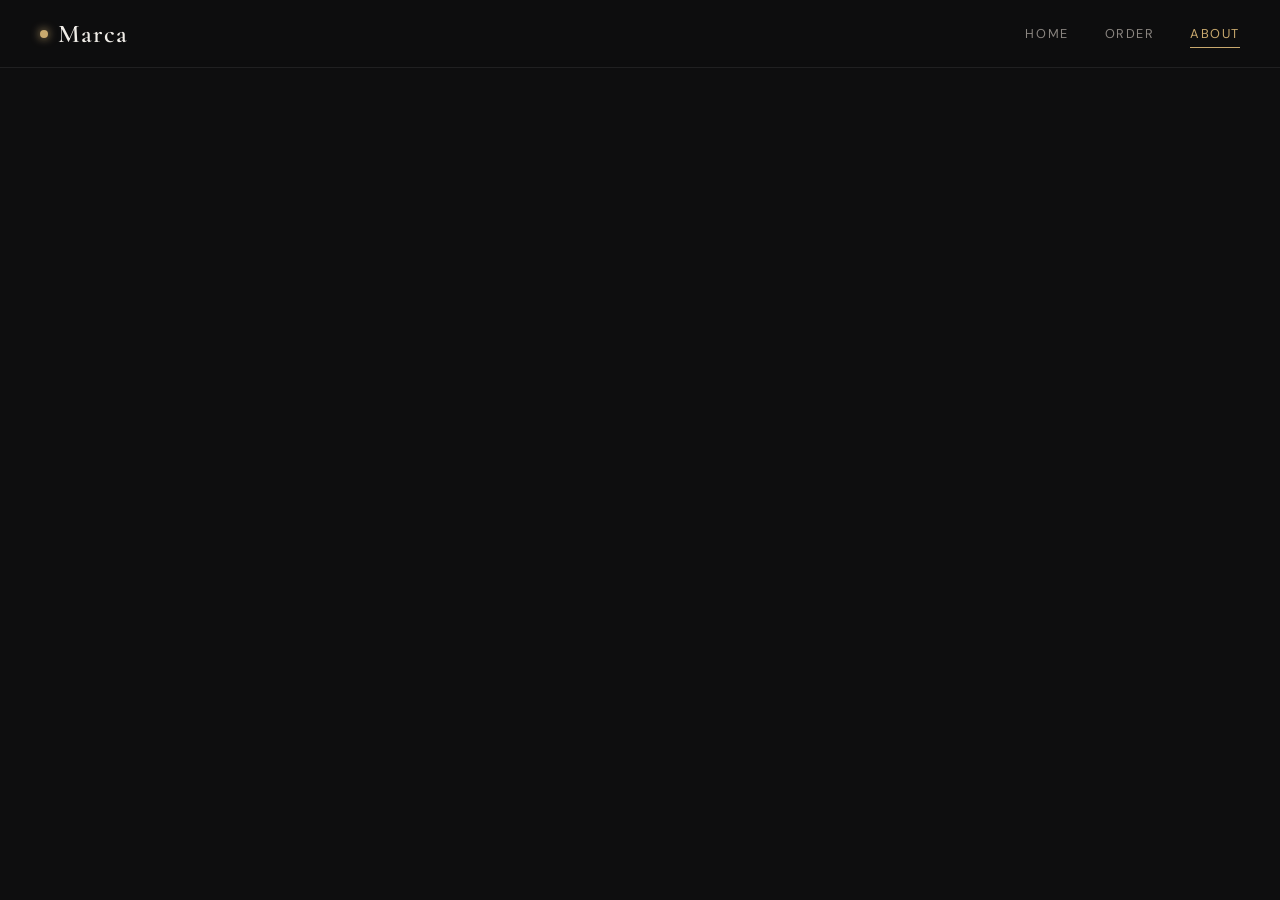
==== about.html @ 5d5d6695 "first commit" ====
<!DOCTYPE html>
<html lang="id">
<head>
  <meta charset="UTF-8" />
  <meta name="viewport" content="width=device-width, initial-scale=1.0" />
  <title>About — Marca</title>
  <link rel="preconnect" href="https://fonts.googleapis.com" />
  <link rel="preconnect" href="https://fonts.gstatic.com" crossorigin />
  <link href="https://fonts.googleapis.com/css2?family=Cormorant+Garamond:wght@400;600&family=DM+Sans:wght@300;400;500&display=swap" rel="stylesheet" />
  <link rel="stylesheet" href="style.css" />
</head>
<body>

  <!-- DESKTOP NAVBAR -->
  <header class="navbar-desktop">
    <div class="navbar-inner">
      <div class="navbar-brand">
        <span class="brand-dot"></span>
        <span class="brand-name">Marca</span>
      </div>
      <nav class="navbar-links">
        <a href="index.html" class="nav-link">Home</a>
        <a href="order.html" class="nav-link">Order</a>
        <a href="about.html" class="nav-link active">About</a>
      </nav>
    </div>
  </header>

  <!-- MOBILE NAVBAR -->
  <nav class="navbar-mobile">
    <div class="mobile-nav-inner">
      <a href="index.html" class="mobile-nav-item">
        <svg xmlns="http://www.w3.org/2000/svg" viewBox="0 0 24 24" fill="none" stroke="currentColor" stroke-width="2" stroke-linecap="round" stroke-linejoin="round">
          <path d="M3 9l9-7 9 7v11a2 2 0 0 1-2 2H5a2 2 0 0 1-2-2z"/>
          <polyline points="9 22 9 12 15 12 15 22"/>
        </svg>
        <span>Home</span>
      </a>
      <a href="order.html" class="mobile-nav-item">
        <svg xmlns="http://www.w3.org/2000/svg" viewBox="0 0 24 24" fill="none" stroke="currentColor" stroke-width="2" stroke-linecap="round" stroke-linejoin="round">
          <path d="M6 2L3 6v14a2 2 0 0 0 2 2h14a2 2 0 0 0 2-2V6l-3-4z"/>
          <line x1="3" y1="6" x2="21" y2="6"/>
          <path d="M16 10a4 4 0 0 1-8 0"/>
        </svg>
        <span>Order</span>
      </a>
      <a href="about.html" class="mobile-nav-item active">
        <svg xmlns="http://www.w3.org/2000/svg" viewBox="0 0 24 24" fill="none" stroke="currentColor" stroke-width="2" stroke-linecap="round" stroke-linejoin="round">
          <circle cx="12" cy="12" r="10"/>
          <line x1="12" y1="8" x2="12" y2="12"/>
          <line x1="12" y1="16" x2="12.01" y2="16"/>
        </svg>
        <span>About</span>
      </a>
    </div>
  </nav>

  <!-- PAGE CONTENT -->
  <main class="page-content">
    <!-- About content here -->
  </main>

  <script src="script.js"></script>
</body>
</html>
---- style.css ----
/* ==============================
   ROOT & RESET
   ============================== */
*, *::before, *::after {
  box-sizing: border-box;
  margin: 0;
  padding: 0;
}

:root {
  --bg: #0e0e0f;
  --surface: #1a1a1c;
  --surface-hover: #242426;
  --border: rgba(255, 255, 255, 0.08);
  --text-primary: #f0ede8;
  --text-muted: #8a8580;
  --accent: #c9a96e;
  --accent-dim: rgba(201, 169, 110, 0.15);
  --font-display: 'Cormorant Garamond', serif;
  --font-body: 'DM Sans', sans-serif;
  --radius-pill: 100px;
  --nav-height: 68px;
  --shadow-glow: 0 8px 40px rgba(0, 0, 0, 0.6), 0 0 0 1px rgba(255, 255, 255, 0.06);
}

html, body {
  background-color: var(--bg);
  color: var(--text-primary);
  font-family: var(--font-body);
  min-height: 100vh;
}


/* ==============================
   DESKTOP NAVBAR
   ============================== */
.navbar-desktop {
  position: fixed;
  top: 0;
  left: 0;
  right: 0;
  z-index: 100;
  padding: 0 40px;
  height: var(--nav-height);
  display: flex;
  align-items: center;
  background: rgba(14, 14, 15, 0.75);
  backdrop-filter: blur(20px);
  -webkit-backdrop-filter: blur(20px);
  border-bottom: 1px solid var(--border);
  transition: background 0.3s ease;
}

.navbar-desktop.scrolled {
  background: rgba(14, 14, 15, 0.95);
}

.navbar-inner {
  width: 100%;
  max-width: 1200px;
  margin: 0 auto;
  display: flex;
  align-items: center;
  justify-content: space-between;
}

/* Brand */
.navbar-brand {
  display: flex;
  align-items: center;
  gap: 10px;
  text-decoration: none;
  cursor: pointer;
}

.brand-dot {
  width: 8px;
  height: 8px;
  border-radius: 50%;
  background: var(--accent);
  box-shadow: 0 0 10px var(--accent);
  animation: pulse-dot 2.5s ease-in-out infinite;
}

@keyframes pulse-dot {
  0%, 100% { opacity: 1; transform: scale(1); }
  50% { opacity: 0.5; transform: scale(0.8); }
}

.brand-name {
  font-family: var(--font-display);
  font-size: 1.6rem;
  font-weight: 600;
  color: var(--text-primary);
  letter-spacing: 0.04em;
}

/* Nav Links */
.navbar-links {
  display: flex;
  align-items: center;
  gap: 36px;
}

.nav-link {
  position: relative;
  text-decoration: none;
  color: var(--text-muted);
  font-size: 0.8rem;
  font-weight: 400;
  letter-spacing: 0.12em;
  text-transform: uppercase;
  padding: 4px 0;
  transition: color 0.3s ease;
}

.nav-link::after {
  content: '';
  position: absolute;
  bottom: -2px;
  left: 0;
  width: 0;
  height: 1px;
  background: var(--accent);
  transition: width 0.35s cubic-bezier(0.4, 0, 0.2, 1);
}

.nav-link:hover {
  color: var(--text-primary);
}

.nav-link:hover::after {
  width: 100%;
}

.nav-link.active {
  color: var(--accent);
}

.nav-link.active::after {
  width: 100%;
}


/* ==============================
   MOBILE NAVBAR
   ============================== */
.navbar-mobile {
  display: none;
  position: fixed;
  bottom: 24px;
  left: 50%;
  transform: translateX(-50%);
  z-index: 100;
  width: auto;
  min-width: 200px;
}

.mobile-nav-inner {
  display: flex;
  align-items: center;
  gap: 6px;
  background: rgba(26, 26, 28, 0.92);
  backdrop-filter: blur(24px);
  -webkit-backdrop-filter: blur(24px);
  border: 1px solid var(--border);
  border-radius: var(--radius-pill);
  padding: 8px 12px;
  box-shadow: var(--shadow-glow);
}

.mobile-nav-item {
  display: flex;
  flex-direction: column;
  align-items: center;
  gap: 4px;
  text-decoration: none;
  color: var(--text-muted);
  padding: 8px 20px;
  border-radius: var(--radius-pill);
  transition: color 0.25s ease, background 0.25s ease;
  cursor: pointer;
}

.mobile-nav-item svg {
  width: 20px;
  height: 20px;
  transition: transform 0.2s ease;
}

.mobile-nav-item span {
  font-size: 0.7rem;
  font-weight: 500;
  letter-spacing: 0.05em;
  text-transform: uppercase;
}

.mobile-nav-item:hover {
  color: var(--text-primary);
  background: var(--surface-hover);
}

.mobile-nav-item:hover svg {
  transform: translateY(-2px);
}

.mobile-nav-item.active {
  color: var(--accent);
  background: var(--accent-dim);
}


/* ==============================
   PAGE CONTENT
   ============================== */
.page-content {
  padding-top: calc(var(--nav-height) + 60px);
  padding-bottom: 120px;
  padding-left: 24px;
  padding-right: 24px;
  max-width: 1200px;
  margin: 0 auto;
}

@media (max-width: 768px) {
  .page-content {
    padding-top: 40px;
  }
}


/* ==============================
   RESPONSIVE
   ============================== */
@media (max-width: 768px) {
  .navbar-desktop {
    display: none;
  }

  .navbar-mobile {
    display: flex;
  }
}
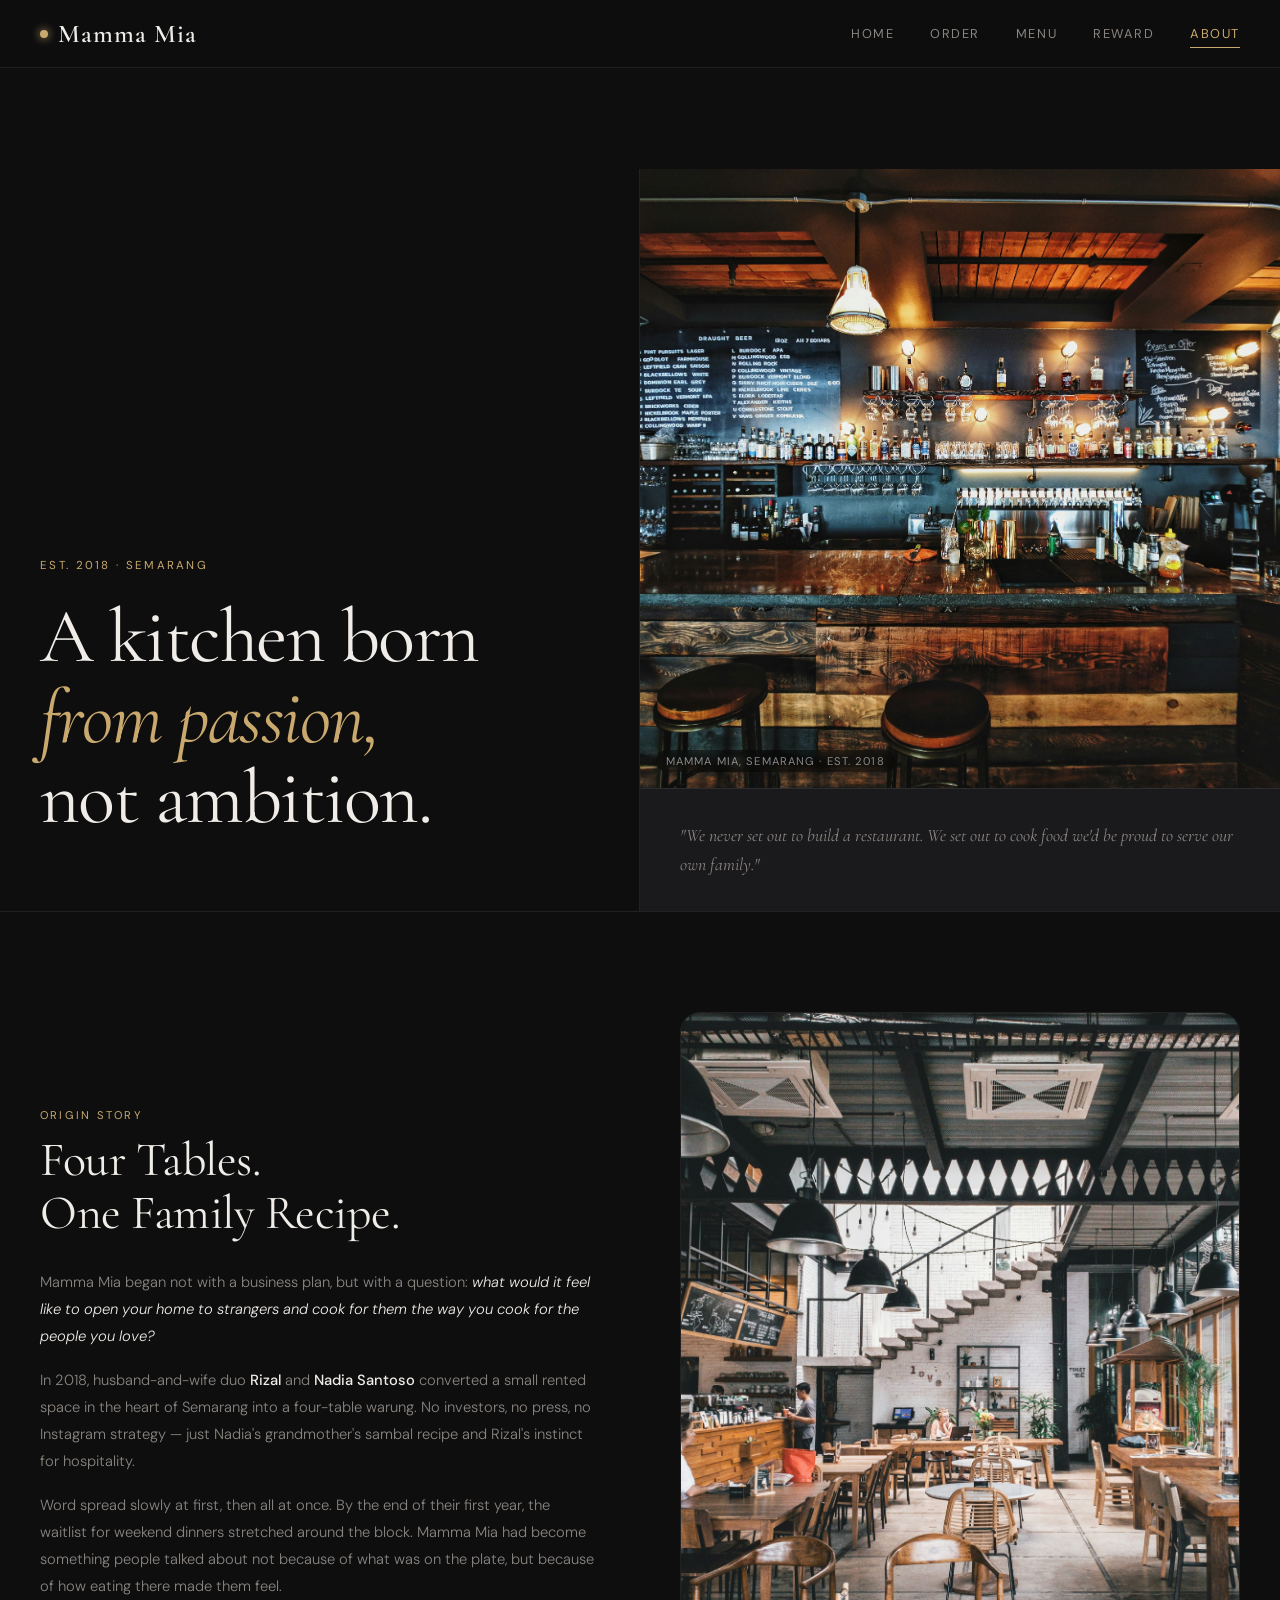
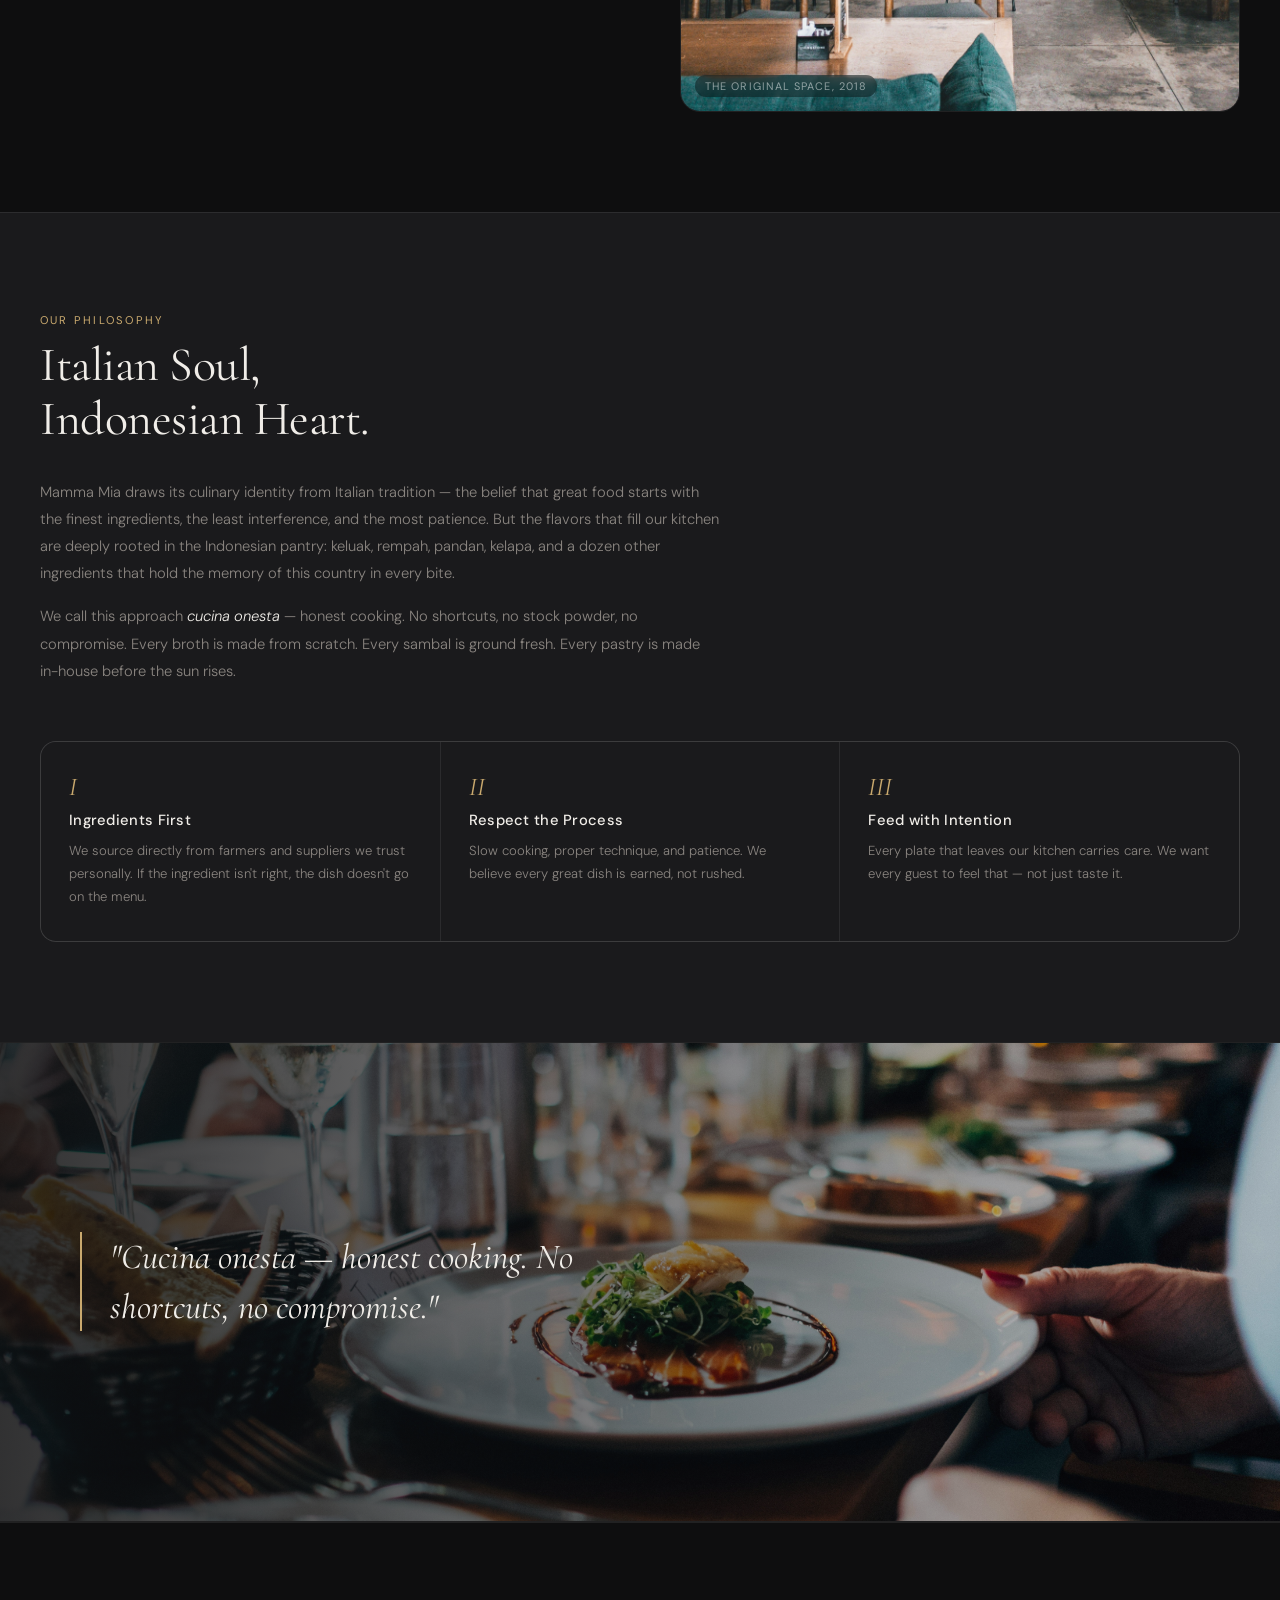
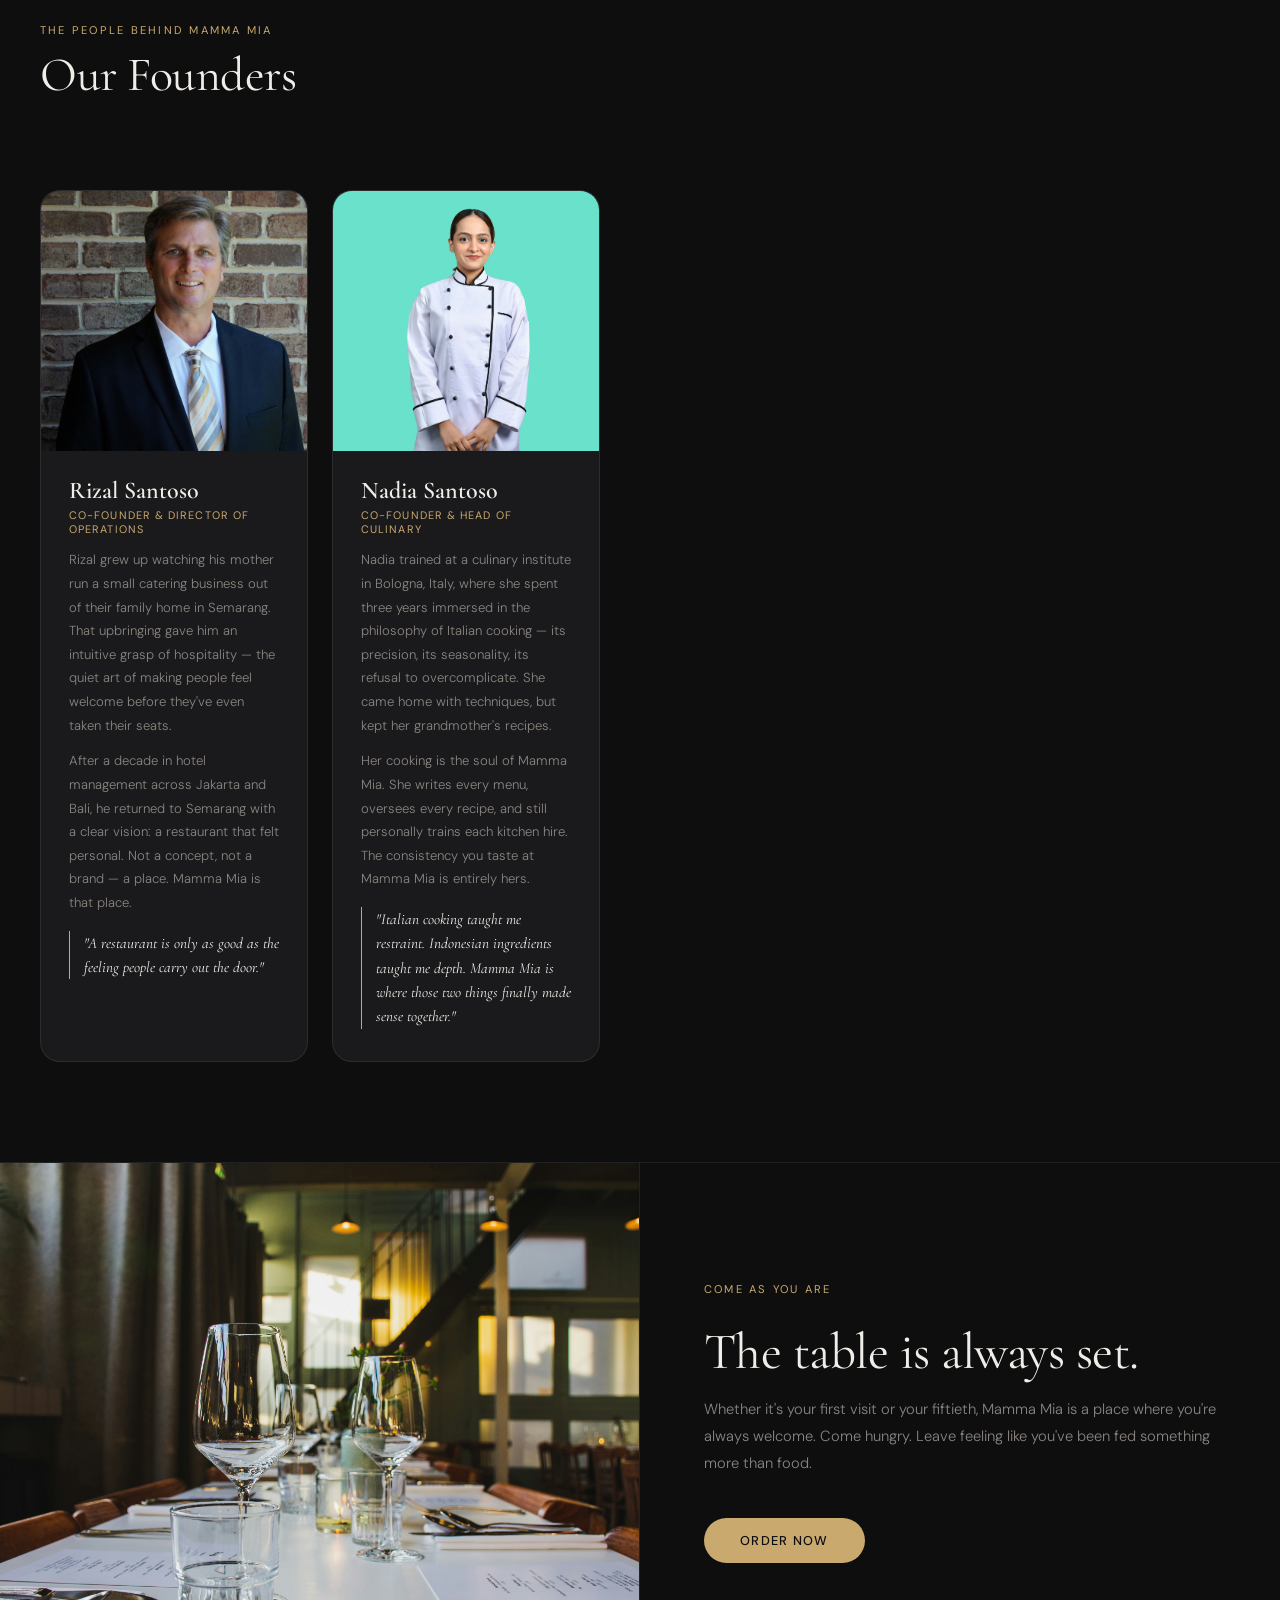
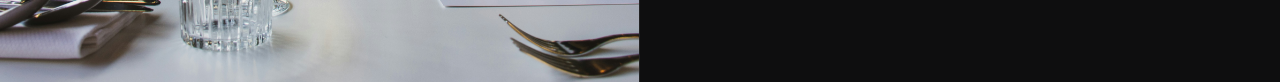
==== commit 18250af7: "final-commit" ====
--- a/about.html
+++ b/about.html
@@ -3,62 +3,208 @@
 <head>
   <meta charset="UTF-8" />
   <meta name="viewport" content="width=device-width, initial-scale=1.0" />
-  <title>About — Marca</title>
+  <title>About — Mamma Mia</title>
   <link rel="preconnect" href="https://fonts.googleapis.com" />
   <link rel="preconnect" href="https://fonts.gstatic.com" crossorigin />
-  <link href="https://fonts.googleapis.com/css2?family=Cormorant+Garamond:wght@400;600&family=DM+Sans:wght@300;400;500&display=swap" rel="stylesheet" />
-  <link rel="stylesheet" href="style.css" />
+  <link href="https://fonts.googleapis.com/css2?family=Cormorant+Garamond:ital,wght@0,400;0,600;1,400;1,600&family=DM+Sans:wght@300;400;500&display=swap" rel="stylesheet" />
+  <link rel="stylesheet" href="/assets/css/navbar.css" />
+
+  <link rel="stylesheet" href="/assets/css/about.css" />
 </head>
 <body>
 
-  <!-- DESKTOP NAVBAR -->
-  <header class="navbar-desktop">
-    <div class="navbar-inner">
-      <div class="navbar-brand">
-        <span class="brand-dot"></span>
-        <span class="brand-name">Marca</span>
-      </div>
-      <nav class="navbar-links">
-        <a href="index.html" class="nav-link">Home</a>
-        <a href="order.html" class="nav-link">Order</a>
-        <a href="about.html" class="nav-link active">About</a>
-      </nav>
+  <!-- PAGE LOADER -->
+  <div id="page-loader">
+    <div class="loader-n">
+      <svg width="52" height="96" viewBox="0 0 68 160" xmlns="http://www.w3.org/2000/svg">
+        <line class="n-path n-stem-l"   x1="4"  y1="140" x2="22" y2="20"/>
+        <line class="n-path n-serif-tl" x1="10" y1="20"  x2="32" y2="20"/>
+        <line class="n-path n-serif-tr" x1="36" y1="20"  x2="58" y2="20"/>
+        <line class="n-path n-diag"     x1="22" y1="20"  x2="48" y2="140"/>
+        <line class="n-path n-stem-r"   x1="48" y1="140" x2="64" y2="20"/>
+        <line class="n-path n-serif-bl" x1="-8" y1="140" x2="16" y2="140"/>
+        <line class="n-path n-serif-br" x1="36" y1="140" x2="60" y2="140"/>
+      </svg>
+      <div class="loader-line"></div>
     </div>
-  </header>
-
-  <!-- MOBILE NAVBAR -->
-  <nav class="navbar-mobile">
-    <div class="mobile-nav-inner">
-      <a href="index.html" class="mobile-nav-item">
-        <svg xmlns="http://www.w3.org/2000/svg" viewBox="0 0 24 24" fill="none" stroke="currentColor" stroke-width="2" stroke-linecap="round" stroke-linejoin="round">
-          <path d="M3 9l9-7 9 7v11a2 2 0 0 1-2 2H5a2 2 0 0 1-2-2z"/>
-          <polyline points="9 22 9 12 15 12 15 22"/>
-        </svg>
-        <span>Home</span>
-      </a>
-      <a href="order.html" class="mobile-nav-item">
-        <svg xmlns="http://www.w3.org/2000/svg" viewBox="0 0 24 24" fill="none" stroke="currentColor" stroke-width="2" stroke-linecap="round" stroke-linejoin="round">
-          <path d="M6 2L3 6v14a2 2 0 0 0 2 2h14a2 2 0 0 0 2-2V6l-3-4z"/>
-          <line x1="3" y1="6" x2="21" y2="6"/>
-          <path d="M16 10a4 4 0 0 1-8 0"/>
-        </svg>
-        <span>Order</span>
-      </a>
-      <a href="about.html" class="mobile-nav-item active">
-        <svg xmlns="http://www.w3.org/2000/svg" viewBox="0 0 24 24" fill="none" stroke="currentColor" stroke-width="2" stroke-linecap="round" stroke-linejoin="round">
-          <circle cx="12" cy="12" r="10"/>
-          <line x1="12" y1="8" x2="12" y2="12"/>
-          <line x1="12" y1="16" x2="12.01" y2="16"/>
-        </svg>
-        <span>About</span>
-      </a>
+  </div>
+
+  <!-- REAL CONTENT -->
+  <div class="real-content">
+
+    <!-- DESKTOP NAVBAR -->
+    <header class="navbar-desktop">
+      <div class="navbar-inner">
+        <div class="navbar-brand">
+          <span class="brand-dot"></span>
+          <span class="brand-name">Mamma Mia</span>
+        </div>
+        <nav class="navbar-links">
+          <a href="index.html" class="nav-link">Home</a>
+          <a href="order.html" class="nav-link">Order</a>
+          <a href="menu.html" class="nav-link">Menu</a>
+          <a href="reward.html" class="nav-link">Reward</a>
+          <a href="about.html" class="nav-link active">About</a>
+        </nav>
+      </div>
+    </header>
+
+    <!-- MOBILE NAVBAR -->
+    <nav class="navbar-mobile">
+      <div class="mobile-nav-inner">
+        <a href="index.html" class="mobile-nav-item">
+          <svg xmlns="http://www.w3.org/2000/svg" viewBox="0 0 24 24" fill="none" stroke="currentColor" stroke-width="2" stroke-linecap="round" stroke-linejoin="round"><path d="M3 9l9-7 9 7v11a2 2 0 0 1-2 2H5a2 2 0 0 1-2-2z"/><polyline points="9 22 9 12 15 12 15 22"/></svg>
+          <span>Home</span>
+        </a>
+        <a href="order.html" class="mobile-nav-item">
+          <svg xmlns="http://www.w3.org/2000/svg" viewBox="0 0 24 24" fill="none" stroke="currentColor" stroke-width="2" stroke-linecap="round" stroke-linejoin="round"><path d="M6 2L3 6v14a2 2 0 0 0 2 2h14a2 2 0 0 0 2-2V6l-3-4z"/><line x1="3" y1="6" x2="21" y2="6"/><path d="M16 10a4 4 0 0 1-8 0"/></svg>
+          <span>Order</span>
+        </a>
+        <a href="menu.html" class="mobile-nav-item">
+          <svg xmlns="http://www.w3.org/2000/svg" viewBox="0 0 24 24" fill="none" stroke="currentColor" stroke-width="2" stroke-linecap="round" stroke-linejoin="round"><path d="M12 2a10 10 0 1 0 0 20 10 10 0 0 0 0-20z"/><path d="M12 6v6l4 2"/></svg>
+          <span>Menu</span>
+        </a>
+        <a href="reward.html" class="mobile-nav-item">
+          <svg xmlns="http://www.w3.org/2000/svg" viewBox="0 0 24 24" fill="none" stroke="currentColor" stroke-width="2" stroke-linecap="round" stroke-linejoin="round"><polygon points="12 2 15.09 8.26 22 9.27 17 14.14 18.18 21.02 12 17.77 5.82 21.02 7 14.14 2 9.27 8.91 8.26 12 2"/></svg>
+          <span>Reward</span>
+        </a>
+        <a href="about.html" class="mobile-nav-item active">
+          <svg xmlns="http://www.w3.org/2000/svg" viewBox="0 0 24 24" fill="none" stroke="currentColor" stroke-width="2" stroke-linecap="round" stroke-linejoin="round"><circle cx="12" cy="12" r="10"/><line x1="12" y1="8" x2="12" y2="12"/><line x1="12" y1="16" x2="12.01" y2="16"/></svg>
+          <span>About</span>
+        </a>
+      </div>
+    </nav>
+
+    <!--  HERO -->
+    <section class="about-hero">
+      <div class="about-hero-text">
+        <p class="about-eyebrow">Est. 2018 · Semarang</p>
+        <h1 class="about-hero-title">A kitchen born<br><em>from passion,</em><br>not ambition.</h1>
+      </div>
+      <div class="about-hero-img-wrap">
+        <div class="about-hero-img">
+          <img src="/assets/img/about/ab2.jpg" alt="Mamma Mia restaurant interior" class="about-photo" />
+          <div class="about-hero-caption">Mamma Mia, Semarang · Est. 2018</div>
+        </div>
+        <div class="about-hero-pull">
+          "We never set out to build a restaurant. We set out to cook food we'd be proud to serve our own family."
+        </div>
+      </div>
+    </section>
+
+    <!-- ORIGIN STORY -->
+    <section class="about-section about-origin">
+      <div class="about-section-inner">
+        <div class="about-section-text">
+          <p class="about-label">Origin Story</p>
+          <h2 class="about-section-title">Four Tables.<br>One Family Recipe.</h2>
+          <p class="about-body">Mamma Mia began not with a business plan, but with a question: <em>what would it feel like to open your home to strangers and cook for them the way you cook for the people you love?</em></p>
+          <p class="about-body">In 2018, husband-and-wife duo <strong>Rizal</strong> and <strong>Nadia Santoso</strong> converted a small rented space in the heart of Semarang into a four-table warung. No investors, no press, no Instagram strategy — just Nadia's grandmother's sambal recipe and Rizal's instinct for hospitality.</p>
+          <p class="about-body">Word spread slowly at first, then all at once. By the end of their first year, the waitlist for weekend dinners stretched around the block. Mamma Mia had become something people talked about not because of what was on the plate, but because of how eating there made them feel.</p>
+        </div>
+        <div class="about-section-img">
+          <img src="/assets/img/about/ab3.jpg" alt="The original Mamma Mia warung in 2018" class="about-photo" />
+          <span class="about-img-caption">The original space, 2018</span>
+        </div>
+      </div>
+    </section>
+
+    <!-- PHILOSOPHY -->
+    <section class="about-section about-philosophy">
+      <div class="about-philosophy-inner">
+        <div class="about-philosophy-header">
+          <p class="about-label">Our Philosophy</p>
+          <h2 class="about-section-title">Italian Soul,<br>Indonesian Heart.</h2>
+        </div>
+        <div class="about-philosophy-body">
+          <p class="about-body">Mamma Mia draws its culinary identity from Italian tradition — the belief that great food starts with the finest ingredients, the least interference, and the most patience. But the flavors that fill our kitchen are deeply rooted in the Indonesian pantry: keluak, rempah, pandan, kelapa, and a dozen other ingredients that hold the memory of this country in every bite.</p>
+          <p class="about-body">We call this approach <em>cucina onesta</em> — honest cooking. No shortcuts, no stock powder, no compromise. Every broth is made from scratch. Every sambal is ground fresh. Every pastry is made in-house before the sun rises.</p>
+        </div>
+        <div class="about-pillars">
+          <div class="about-pillar">
+            <span class="pillar-num">I</span>
+            <h3 class="pillar-title">Ingredients First</h3>
+            <p class="pillar-body">We source directly from farmers and suppliers we trust personally. If the ingredient isn't right, the dish doesn't go on the menu.</p>
+          </div>
+          <div class="about-pillar">
+            <span class="pillar-num">II</span>
+            <h3 class="pillar-title">Respect the Process</h3>
+            <p class="pillar-body">Slow cooking, proper technique, and patience. We believe every great dish is earned, not rushed.</p>
+          </div>
+          <div class="about-pillar">
+            <span class="pillar-num">III</span>
+            <h3 class="pillar-title">Feed with Intention</h3>
+            <p class="pillar-body">Every plate that leaves our kitchen carries care. We want every guest to feel that — not just taste it.</p>
+          </div>
+        </div>
+      </div>
+    </section>
+
+    <!--  PHILOSOPHY IMAGE BREAK -->
+    <div class="about-img-break">
+      <img src="/assets/img/about/fa1.jpg" alt="Mamma Mia kitchen in action" class="about-photo" />
+      <div class="about-img-break-overlay">
+        <blockquote class="about-blockquote">"Cucina onesta — honest cooking. No shortcuts, no compromise."</blockquote>
+      </div>
     </div>
-  </nav>
-
-  <!-- PAGE CONTENT -->
-  <main class="page-content">
-    <!-- About content here -->
-  </main>
+
+    <!--  FOUNDERS -->
+    <section class="about-section about-founders">
+      <div class="about-section-inner">
+        <div class="about-founders-header">
+          <p class="about-label">The People Behind Mamma Mia</p>
+          <h2 class="about-section-title">Our Founders</h2>
+        </div>
+        <div class="about-founders-grid">
+
+          <div class="founder-card">
+            <div class="founder-img-wrap">
+              <img src="/assets/img/about/manew.jpg" alt="Rizal Santoso" class="about-photo founder-photo" />
+            </div>
+            <div class="founder-info">
+              <div class="founder-header">
+                <h3 class="founder-name">Rizal Santoso</h3>
+                <span class="founder-role">Co-Founder & Director of Operations</span>
+              </div>
+              <p class="founder-bio">Rizal grew up watching his mother run a small catering business out of their family home in Semarang. That upbringing gave him an intuitive grasp of hospitality — the quiet art of making people feel welcome before they've even taken their seats.</p>
+              <p class="founder-bio">After a decade in hotel management across Jakarta and Bali, he returned to Semarang with a clear vision: a restaurant that felt personal. Not a concept, not a brand — a place. Mamma Mia is that place.</p>
+              <p class="founder-quote">"A restaurant is only as good as the feeling people carry out the door."</p>
+            </div>
+          </div>
+
+          <div class="founder-card">
+            <div class="founder-img-wrap">
+              <img src="/assets/img/about/womannew.jpg" alt="Nadia Santoso" class="about-photo founder-photo" />
+            </div>
+            <div class="founder-info">
+              <div class="founder-header">
+                <h3 class="founder-name">Nadia Santoso</h3>
+                <span class="founder-role">Co-Founder & Head of Culinary</span>
+              </div>
+              <p class="founder-bio">Nadia trained at a culinary institute in Bologna, Italy, where she spent three years immersed in the philosophy of Italian cooking — its precision, its seasonality, its refusal to overcomplicate. She came home with techniques, but kept her grandmother's recipes.</p>
+              <p class="founder-bio">Her cooking is the soul of Mamma Mia. She writes every menu, oversees every recipe, and still personally trains each kitchen hire. The consistency you taste at Mamma Mia is entirely hers.</p>
+              <p class="founder-quote">"Italian cooking taught me restraint. Indonesian ingredients taught me depth. Mamma Mia is where those two things finally made sense together."</p>
+            </div>
+          </div>
+
+        </div>
+      </div>
+    </section>
+
+    <!-- ⑥ CLOSING IMAGE -->
+    <div class="about-closing">
+      <div class="about-closing-img">
+        <img src="/assets/img/about/fa2.jpg" alt="Mamma Mia dining room" class="about-photo" />
+      </div>
+      <div class="about-closing-text">
+        <p class="about-label">Come as you are</p>
+        <h2 class="about-closing-title">The table is always set.</h2>
+        <p class="about-body">Whether it's your first visit or your fiftieth, Mamma Mia is a place where you're always welcome. Come hungry. Leave feeling like you've been fed something more than food.</p>
+        <a href="order.html" class="btn-about-order">Order Now</a>
+      </div>
+    </div>
+
+  </div><!-- end .real-content -->
 
   <script src="script.js"></script>
 </body>
--- a/assets/css/navbar.css
+++ b/assets/css/navbar.css
@@ -0,0 +1,246 @@
+
+*, *::before, *::after {
+  box-sizing: border-box;
+  margin: 0;
+  padding: 0;
+}
+
+:root {
+  --bg: #0e0e0f;
+  --surface: #1a1a1c;
+  --surface-hover: #242426;
+  --border: rgba(255, 255, 255, 0.08);
+  --text-primary: #f0ede8;
+  --text-muted: #8a8580;
+  --accent: #c9a96e;
+  --accent-dim: rgba(201, 169, 110, 0.15);
+  --font-display: 'Cormorant Garamond', serif;
+  --font-body: 'DM Sans', sans-serif;
+  --radius-pill: 100px;
+  --nav-height: 68px;
+  --shadow-glow: 0 8px 40px rgba(0, 0, 0, 0.6), 0 0 0 1px rgba(255, 255, 255, 0.06);
+}
+
+html, body {
+  background-color: var(--bg);
+  color: var(--text-primary);
+  font-family: var(--font-body);
+  min-height: 100vh;
+}
+
+
+
+.navbar-desktop {
+  position: fixed;
+  top: 0;
+  left: 0;
+  right: 0;
+  z-index: 100;
+  padding: 0 40px;
+  height: var(--nav-height);
+  display: flex;
+  align-items: center;
+  background: rgba(14, 14, 15, 0.75);
+  backdrop-filter: blur(20px);
+  -webkit-backdrop-filter: blur(20px);
+  border-bottom: 1px solid var(--border);
+  transition: background 0.3s ease;
+}
+
+.navbar-desktop.scrolled {
+  background: rgba(14, 14, 15, 0.95);
+}
+
+.navbar-inner {
+  width: 100%;
+  max-width: 1200px;
+  margin: 0 auto;
+  display: flex;
+  align-items: center;
+  justify-content: space-between;
+}
+
+/* Brand */
+.navbar-brand {
+  display: flex;
+  align-items: center;
+  gap: 10px;
+  text-decoration: none;
+  cursor: pointer;
+}
+
+.brand-dot {
+  width: 8px;
+  height: 8px;
+  border-radius: 50%;
+  background: var(--accent);
+  box-shadow: 0 0 10px var(--accent);
+  animation: pulse-dot 2.5s ease-in-out infinite;
+}
+
+@keyframes pulse-dot {
+  0%, 100% { opacity: 1; transform: scale(1); }
+  50% { opacity: 0.5; transform: scale(0.8); }
+}
+
+.brand-name {
+  font-family: var(--font-display);
+  font-size: 1.6rem;
+  font-weight: 600;
+  color: var(--text-primary);
+  letter-spacing: 0.04em;
+}
+
+/* Nav Links */
+.navbar-links {
+  display: flex;
+  align-items: center;
+  gap: 36px;
+}
+
+.nav-link {
+  position: relative;
+  text-decoration: none;
+  color: var(--text-muted);
+  font-size: 0.8rem;
+  font-weight: 400;
+  letter-spacing: 0.12em;
+  text-transform: uppercase;
+  padding: 4px 0;
+  transition: color 0.3s ease;
+}
+
+.nav-link::after {
+  content: '';
+  position: absolute;
+  bottom: -2px;
+  left: 0;
+  width: 0;
+  height: 1px;
+  background: var(--accent);
+  transition: width 0.35s cubic-bezier(0.4, 0, 0.2, 1);
+}
+
+.nav-link:hover {
+  color: var(--text-primary);
+}
+
+.nav-link:hover::after {
+  width: 100%;
+}
+
+.nav-link.active {
+  color: var(--accent);
+}
+
+.nav-link.active::after {
+  width: 100%;
+}
+
+
+/* Navbar-Mobile */
+.navbar-mobile {
+  display: none;
+  position: fixed;
+  bottom: 20px;
+  left: 50%;
+  transform: translateX(-50%);
+  z-index: 100;
+  width: auto;
+}
+
+.mobile-nav-inner {
+  display: flex;
+  align-items: center;
+  gap: 2px;
+  background: rgba(20, 20, 22, 0.94);
+  backdrop-filter: blur(24px);
+  -webkit-backdrop-filter: blur(24px);
+  border: 1px solid var(--border);
+  border-radius: 28px;
+  padding: 8px 6px;
+  box-shadow: var(--shadow-glow);
+}
+
+.mobile-nav-item {
+  display: flex;
+  flex-direction: column;
+  align-items: center;
+  gap: 5px;
+  text-decoration: none;
+  color: var(--text-muted);
+  padding: 10px 12px;
+  border-radius: 22px;
+  transition: color 0.25s ease, background 0.25s ease;
+  cursor: pointer;
+  min-width: 52px;
+}
+
+.mobile-nav-item svg {
+  width: 22px;
+  height: 22px;
+  transition: transform 0.2s ease;
+}
+
+.mobile-nav-item span {
+  font-size: 0.6rem;
+  font-weight: 500;
+  letter-spacing: 0.06em;
+  text-transform: uppercase;
+  white-space: nowrap;
+}
+
+.mobile-nav-item:hover {
+  color: var(--text-primary);
+  background: var(--surface-hover);
+}
+
+.mobile-nav-item:hover svg {
+  transform: translateY(-2px);
+}
+
+.mobile-nav-item.active {
+  color: var(--accent);
+  background: var(--accent-dim);
+}
+
+
+
+.page-content {
+  padding-top: calc(var(--nav-height) + 60px);
+  padding-bottom: 120px;
+  padding-left: 24px;
+  padding-right: 24px;
+  max-width: 1200px;
+  margin: 0 auto;
+}
+
+@media (max-width: 768px) {
+  .page-content {
+    padding-top: 40px;
+  }
+}
+
+
+@media (max-width: 768px) {
+  .navbar-desktop {
+    display: none;
+  }
+
+  .navbar-mobile {
+    display: flex;
+  }
+}
+
+
+
+.fade-in {
+  opacity: 0;
+  transform: translateY(24px);
+  transition: opacity 0.7s ease, transform 0.7s ease;
+}
+
+.fade-in.visible {
+  opacity: 1;
+  transform: translateY(0);
+}
--- a/assets/css/about.css
+++ b/assets/css/about.css
@@ -0,0 +1,451 @@
+/* ── Shared ── */
+.about-label {
+  font-size: 0.7rem;
+  letter-spacing: 0.2em;
+  text-transform: uppercase;
+  color: var(--accent);
+  margin-bottom: 12px;
+  display: block;
+}
+
+.about-section-title {
+  font-family: var(--font-display);
+  font-size: clamp(1.8rem, 4vw, 3rem);
+  font-weight: 400;
+  color: var(--text-primary);
+  line-height: 1.12;
+  letter-spacing: -0.01em;
+  margin-bottom: 28px;
+}
+
+.about-section-title em {
+  font-style: italic;
+  color: var(--accent);
+}
+
+.about-body {
+  font-size: 0.92rem;
+  color: var(--text-muted);
+  line-height: 1.85;
+  font-weight: 300;
+  margin-bottom: 16px;
+}
+
+.about-body em   { font-style: italic; color: var(--text-primary); }
+.about-body strong { font-weight: 500; color: var(--text-primary); }
+
+/* Photo placeholder */
+.about-photo {
+  width: 100%;
+  height: 100%;
+  object-fit: cover;
+  display: block;
+}
+
+.about-photo:not([src]),
+.about-photo[src=""] {
+  background: var(--surface);
+  background-image: repeating-linear-gradient(
+    -45deg,
+    transparent,
+    transparent 8px,
+    rgba(255,255,255,0.02) 8px,
+    rgba(255,255,255,0.02) 16px
+  );
+}
+
+
+/* ──  Hero ── */
+.about-hero {
+  padding-top: 68px;
+  display: grid;
+  grid-template-columns: 1fr 1fr;
+  min-height: 90vh;
+}
+
+.about-hero-text {
+  display: flex;
+  flex-direction: column;
+  justify-content: flex-end;
+  padding: 72px 48px 72px 40px;
+  border-right: 1px solid var(--border);
+}
+
+.about-eyebrow {
+  font-size: 0.72rem;
+  letter-spacing: 0.2em;
+  text-transform: uppercase;
+  color: var(--accent);
+  margin-bottom: 24px;
+}
+
+.about-hero-title {
+  font-family: var(--font-display);
+  font-size: clamp(3rem, 6vw, 5.5rem);
+  font-weight: 400;
+  color: var(--text-primary);
+  line-height: 1.05;
+  letter-spacing: -0.02em;
+}
+
+.about-hero-title em {
+  font-style: italic;
+  color: var(--accent);
+}
+
+.about-hero-img-wrap {
+  display: flex;
+  flex-direction: column;
+  gap: 0;
+}
+
+.about-hero-img {
+  flex: 1;
+  position: relative;
+  overflow: hidden;
+  min-height: 400px;
+}
+
+.about-hero-caption {
+  position: absolute;
+  bottom: 16px;
+  left: 16px;
+  font-size: 0.7rem;
+  letter-spacing: 0.1em;
+  text-transform: uppercase;
+  color: rgba(255,255,255,0.5);
+  background: rgba(0,0,0,0.4);
+  padding: 4px 10px;
+  border-radius: 100px;
+  backdrop-filter: blur(4px);
+}
+
+.about-hero-pull {
+  padding: 32px 40px;
+  font-family: var(--font-display);
+  font-size: 1.1rem;
+  font-style: italic;
+  color: var(--text-muted);
+  line-height: 1.65;
+  border-top: 1px solid var(--border);
+  background: var(--surface);
+}
+
+
+/* ── Section base ── */
+.about-section {
+  border-top: 1px solid var(--border);
+  padding: 100px 40px;
+}
+
+.about-section-inner {
+  max-width: 1200px;
+  margin: 0 auto;
+  display: grid;
+  grid-template-columns: 1fr 1fr;
+  gap: 80px;
+  align-items: center;
+}
+
+.about-section-img {
+  position: relative;
+  border-radius: 20px;
+  overflow: hidden;
+  aspect-ratio: 4 / 5;
+  border: 1px solid var(--border);
+}
+
+.about-img-caption {
+  position: absolute;
+  bottom: 14px;
+  left: 14px;
+  font-size: 0.68rem;
+  letter-spacing: 0.1em;
+  text-transform: uppercase;
+  color: rgba(255,255,255,0.5);
+  background: rgba(0,0,0,0.4);
+  padding: 4px 10px;
+  border-radius: 100px;
+  backdrop-filter: blur(4px);
+}
+
+
+/* ──  Philosophy ── */
+.about-philosophy { background: var(--surface); }
+
+.about-philosophy-inner {
+  max-width: 1200px;
+  margin: 0 auto;
+}
+
+.about-philosophy-header { margin-bottom: 32px; }
+
+.about-philosophy-body {
+  max-width: 680px;
+  margin-bottom: 56px;
+}
+
+.about-pillars {
+  display: grid;
+  grid-template-columns: repeat(3, 1fr);
+  gap: 1px;
+  background: var(--border);
+  border: 1px solid var(--border);
+  border-radius: 16px;
+  overflow: hidden;
+}
+
+.about-pillar {
+  background: var(--surface);
+  padding: 32px 28px;
+  display: flex;
+  flex-direction: column;
+  gap: 10px;
+}
+
+.pillar-num {
+  font-family: var(--font-display);
+  font-size: 1.6rem;
+  font-style: italic;
+  color: var(--accent);
+  line-height: 1;
+}
+
+.pillar-title {
+  font-size: 0.92rem;
+  font-weight: 500;
+  color: var(--text-primary);
+  letter-spacing: 0.02em;
+}
+
+.pillar-body {
+  font-size: 0.82rem;
+  color: var(--text-muted);
+  line-height: 1.75;
+  font-weight: 300;
+}
+
+
+/* ──  Image Break ── */
+.about-img-break {
+  position: relative;
+  height: 480px;
+  overflow: hidden;
+  border-top: 1px solid var(--border);
+  border-bottom: 1px solid var(--border);
+}
+
+.about-img-break img { position: absolute; inset: 0; }
+
+.about-img-break-overlay {
+  position: absolute;
+  inset: 0;
+  background: linear-gradient(to right, rgba(14,14,15,0.85) 0%, rgba(14,14,15,0.2) 100%);
+  display: flex;
+  align-items: center;
+  padding: 0 80px;
+}
+
+.about-blockquote {
+  font-family: var(--font-display);
+  font-size: clamp(1.4rem, 3vw, 2.2rem);
+  font-style: italic;
+  font-weight: 400;
+  color: var(--text-primary);
+  line-height: 1.4;
+  max-width: 560px;
+  border-left: 2px solid var(--accent);
+  padding-left: 28px;
+}
+
+
+/* ──  Founders ── */
+.about-founders-header {
+  grid-column: 1 / -1;
+  margin-bottom: -20px;
+}
+
+.about-founders-grid {
+  max-width: 1200px;
+  margin: 0 auto;
+  display: grid;
+  grid-template-columns: 1fr 1fr;
+  gap: 24px;
+}
+
+.founder-card {
+  display: flex;
+  flex-direction: column;
+  gap: 0;
+  background: var(--surface);
+  border: 1px solid var(--border);
+  border-radius: 20px;
+  overflow: hidden;
+  transition: border-color 0.3s ease;
+}
+
+.founder-card:hover { border-color: rgba(201,169,110,0.2); }
+
+.founder-img-wrap {
+  width: 100%;
+  height: 260px;
+  overflow: hidden;
+  flex-shrink: 0;
+}
+
+.founder-photo {
+  width: 100%;
+  height: 100%;
+  object-fit: cover;
+  object-position: center top;
+  border-radius: 0;
+}
+
+.founder-info {
+  display: flex;
+  flex-direction: column;
+  gap: 12px;
+  padding: 28px 28px 32px;
+}
+
+.founder-header { display: flex; flex-direction: column; gap: 5px; }
+
+.founder-name {
+  font-family: var(--font-display);
+  font-size: 1.5rem;
+  font-weight: 600;
+  color: var(--text-primary);
+  line-height: 1;
+}
+
+.founder-role {
+  font-size: 0.68rem;
+  letter-spacing: 0.1em;
+  text-transform: uppercase;
+  color: var(--accent);
+}
+
+.founder-bio {
+  font-size: 0.82rem;
+  color: var(--text-muted);
+  line-height: 1.8;
+  font-weight: 300;
+}
+
+.founder-quote {
+  font-family: var(--font-display);
+  font-size: 0.95rem;
+  font-style: italic;
+  color: var(--text-primary);
+  line-height: 1.6;
+  padding-left: 14px;
+  border-left: 1px solid var(--accent);
+  margin-top: 4px;
+}
+
+
+/* ──  Closing ── */
+.about-closing {
+  border-top: 1px solid var(--border);
+  display: grid;
+  grid-template-columns: 1fr 1fr;
+  min-height: 520px;
+}
+
+.about-closing-img {
+  overflow: hidden;
+  border-right: 1px solid var(--border);
+}
+
+.about-closing-img img { height: 100%; }
+
+.about-closing-text {
+  display: flex;
+  flex-direction: column;
+  justify-content: center;
+  padding: 72px 64px;
+  gap: 16px;
+}
+
+.about-closing-title {
+  font-family: var(--font-display);
+  font-size: clamp(2rem, 4vw, 3.4rem);
+  font-weight: 400;
+  color: var(--text-primary);
+  line-height: 1.1;
+  letter-spacing: -0.01em;
+}
+
+.btn-about-order {
+  display: inline-block;
+  text-decoration: none;
+  background: var(--accent);
+  color: #0e0e0f;
+  font-size: 0.8rem;
+  font-weight: 500;
+  letter-spacing: 0.1em;
+  text-transform: uppercase;
+  padding: 14px 36px;
+  border-radius: 100px;
+  width: fit-content;
+  margin-top: 8px;
+  transition: opacity 0.25s ease, transform 0.25s ease;
+}
+.btn-about-order:hover { opacity: 0.85; transform: translateY(-2px); }
+
+
+/* ── Responsive ── */
+@media (max-width: 960px) {
+  .about-founders-grid { grid-template-columns: 1fr; }
+
+  .founder-img-wrap { height: 220px; }
+}
+
+@media (max-width: 768px) {
+  .about-hero {
+    grid-template-columns: 1fr;
+    min-height: auto;
+  }
+
+  .about-hero-text {
+    padding: 40px 20px 48px;
+    border-right: none;
+    border-bottom: 1px solid var(--border);
+  }
+
+  .about-hero-img { min-height: 280px; }
+  .about-hero-pull { padding: 24px 20px; }
+
+  .about-section { padding: 64px 20px; }
+
+  .about-section-inner {
+    grid-template-columns: 1fr;
+    gap: 40px;
+  }
+
+  .about-philosophy { padding: 64px 20px; }
+
+  .about-pillars {
+    grid-template-columns: 1fr;
+  }
+
+  .about-img-break { height: 320px; }
+  .about-img-break-overlay { padding: 0 24px; }
+
+  .about-founders-grid { grid-template-columns: 1fr; }
+
+  .founder-img-wrap { height: 200px; }
+
+  .about-closing {
+    grid-template-columns: 1fr;
+    min-height: auto;
+  }
+
+  .about-closing-img {
+    height: 260px;
+    border-right: none;
+    border-bottom: 1px solid var(--border);
+  }
+
+  .about-closing-text { padding: 48px 20px; }
+}
